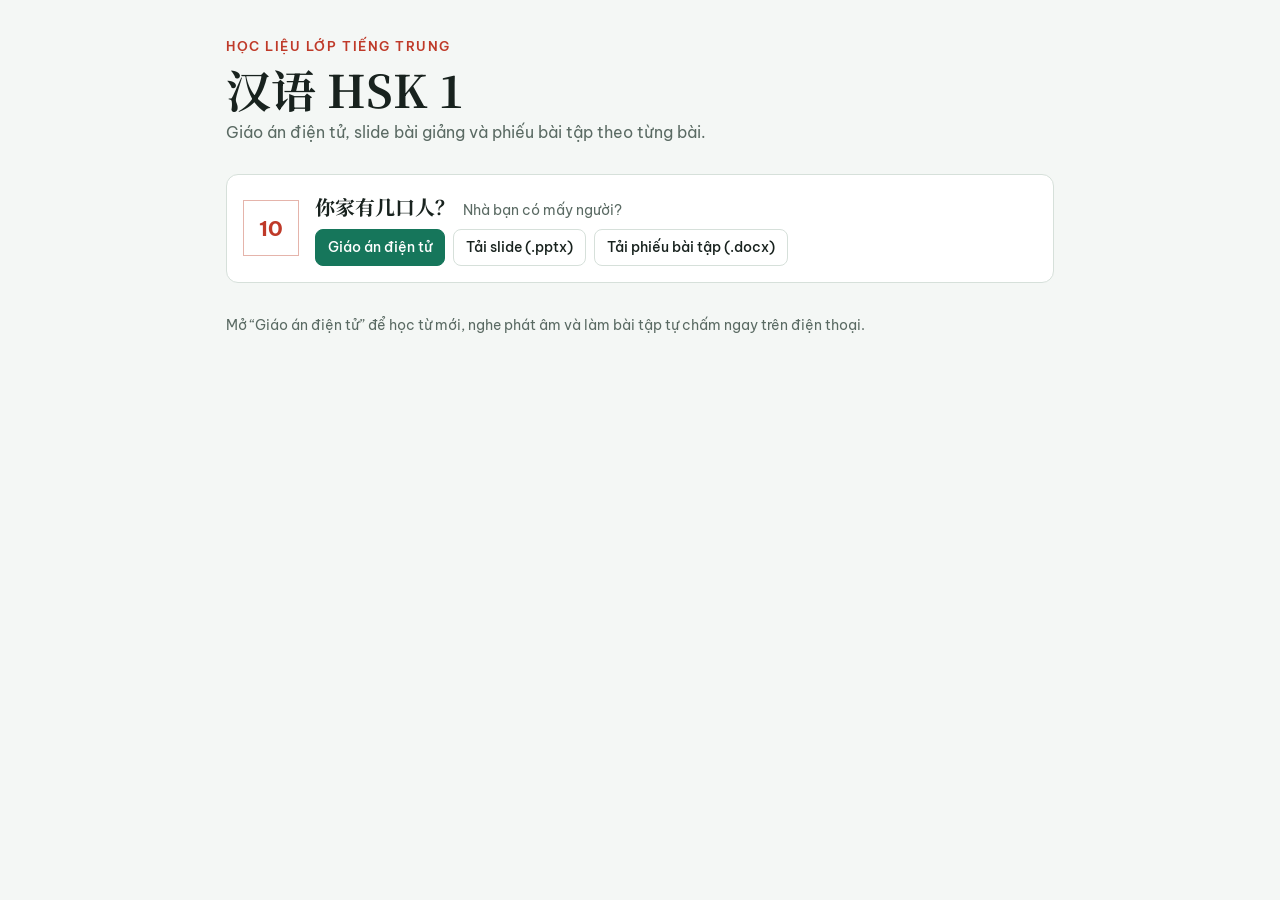
==== index.html @ 5a35441b "Thêm mục lục và giáo án điện tử Bài 10 Co-Authored-By: Claude Opus 5.5 <noreply@anthropic.com>" ====
<!doctype html>
<html lang="vi">
<head>
<meta charset="utf-8">
<meta name="viewport" content="width=device-width, initial-scale=1, viewport-fit=cover">
<title>Tiếng Trung HSK 1</title>
<link rel="preconnect" href="https://fonts.googleapis.com">
<link rel="preconnect" href="https://fonts.gstatic.com" crossorigin>
<link rel="stylesheet" href="https://fonts.googleapis.com/css2?family=Be+Vietnam+Pro:wght@400;500;600;700&family=Noto+Serif+SC:wght@500;700&display=swap">
<style>
/* Layout: a single-column lesson index; one row per lesson, its three resources side by side. */
:root{
  --paper:#f4f7f5; --surface:#ffffff; --ink:#18221e; --muted:#5a6a63; --line:#d6e0da;
  --jade:#16765b; --jade-soft:#e1f0ea; --seal:#bf3a29; --grid:#e5b4ab;
  --f-han:"Noto Serif SC","Songti SC","SimSun",serif;
  --f-body:"Be Vietnam Pro","Segoe UI",system-ui,sans-serif;
}
@media (prefers-color-scheme: dark){:root{
  --paper:#111714; --surface:#19211d; --ink:#e6eee9; --muted:#9bada4; --line:#2b3832;
  --jade:#52c49f; --jade-soft:#16302a; --seal:#ef7d6b; --grid:#62413b; color-scheme:dark}}
*{box-sizing:border-box}
body{margin:0;background:var(--paper);color:var(--ink);font-family:var(--f-body);font-size:16px;line-height:1.6}
.wrap{max-width:860px;margin:0 auto;padding-block:36px 48px;padding-left:max(16px,env(safe-area-inset-left,0px));padding-right:max(16px,env(safe-area-inset-right,0px))}
.eyebrow{font-size:.8rem;letter-spacing:.12em;text-transform:uppercase;color:var(--seal);font-weight:600}
h1{font-family:var(--f-han);font-size:clamp(2rem,6vw,2.8rem);margin:6px 0 4px;line-height:1.2}
.sub{color:var(--muted);margin:0 0 28px}
.lessons{list-style:none;margin:0;padding:0;display:grid;gap:12px}
.lesson{background:var(--surface);border:1px solid var(--line);border-radius:12px;padding:16px;display:grid;grid-template-columns:auto 1fr;gap:6px 16px;align-items:center}
.num{grid-row:span 2;width:56px;height:56px;display:grid;place-items:center;font-weight:700;font-size:1.3rem;color:var(--seal);border:1.5px solid var(--grid);font-variant-numeric:tabular-nums}
.name{font-family:var(--f-han);font-size:1.25rem;font-weight:700}
.name small{font-family:var(--f-body);font-weight:400;font-size:.9rem;color:var(--muted);margin-left:8px}
.links{display:flex;flex-wrap:wrap;gap:8px}
.links a{text-decoration:none;font-size:.9rem;font-weight:500;padding:6px 12px;border-radius:8px;border:1px solid var(--line);color:var(--ink)}
.links a.main{background:var(--jade);border-color:var(--jade);color:var(--surface)}
.links a:hover{border-color:var(--jade)}
.links a:focus-visible{outline:3px solid var(--jade);outline-offset:2px}
footer{margin-top:32px;color:var(--muted);font-size:.85rem}
@media (max-width:520px){.lesson{grid-template-columns:1fr}.num{grid-row:auto;width:44px;height:44px;font-size:1.1rem}}
</style>
</head>
<body>
<div class="wrap">
  <div class="eyebrow">Học liệu lớp tiếng Trung</div>
  <h1>汉语 HSK 1</h1>
  <p class="sub">Giáo án điện tử, slide bài giảng và phiếu bài tập theo từng bài.</p>
  <ul class="lessons" id="lessons"></ul>
  <footer>Mở “Giáo án điện tử” để học từ mới, nghe phát âm và làm bài tập tự chấm ngay trên điện thoại.</footer>
</div>
<script>
// Thêm bài mới: chép một dòng bên dưới, sửa số bài, tên bài và tên thư mục.
const LESSONS = [
  {n: 10, zh: '你家有几口人？', vi: 'Nhà bạn có mấy người?', dir: 'bai10'},
];
document.getElementById('lessons').innerHTML = LESSONS.map(l => `
  <li class="lesson">
    <span class="num">${l.n}</span>
    <div class="name">${l.zh}<small>${l.vi}</small></div>
    <div class="links">
      <a class="main" href="${l.dir}/">Giáo án điện tử</a>
      <a href="${l.dir}/${l.dir}-slide.pptx">Tải slide (.pptx)</a>
      <a href="${l.dir}/${l.dir}-bai-tap.docx">Tải phiếu bài tập (.docx)</a>
    </div>
  </li>`).join('');
</script>
</body>
</html>
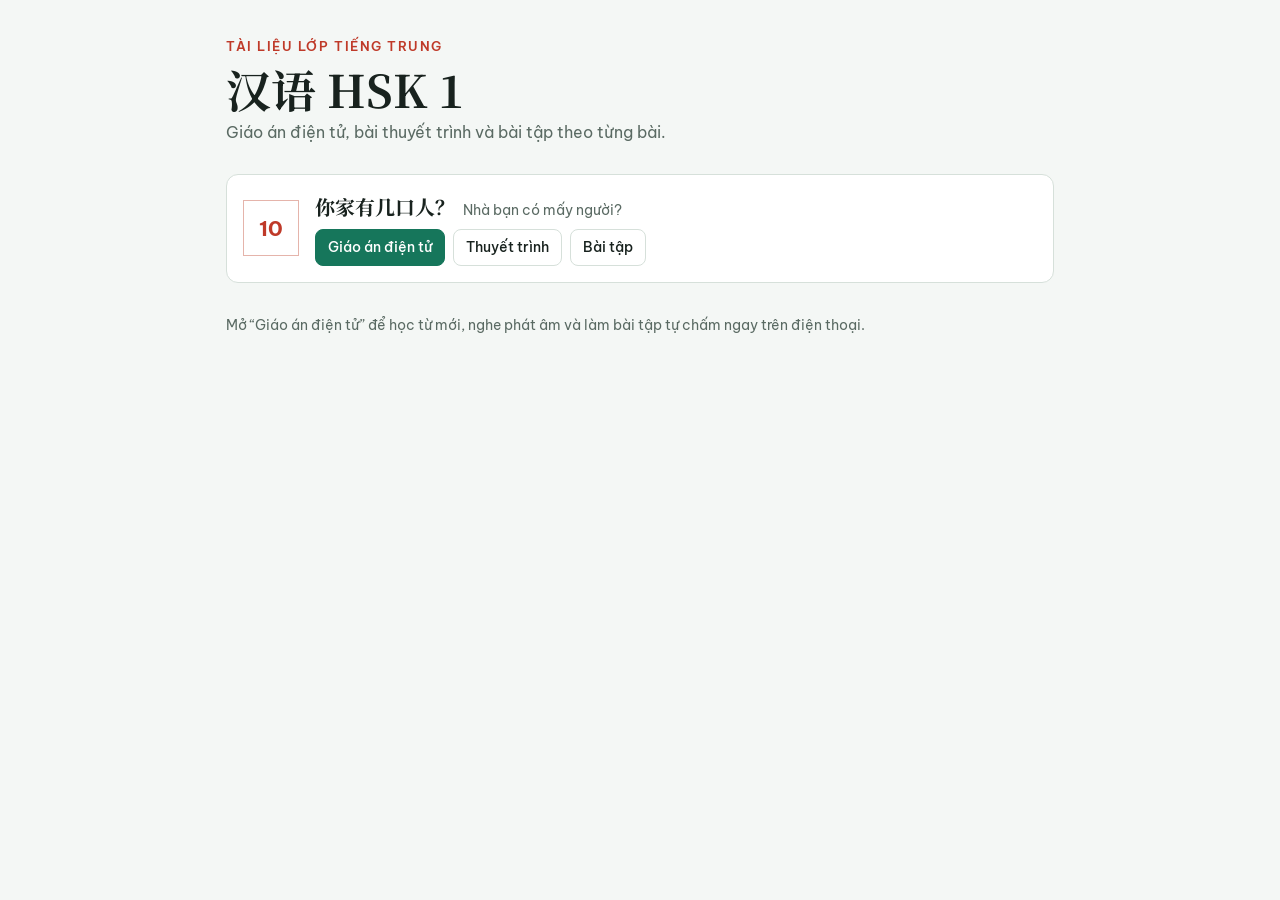
==== commit 78a8e967: "Đổi học liệu thành tài liệu, thay link tải bằng Thuyết trình và Bài tập Co-Authored-By: Claude Opus " ====
--- a/index.html
+++ b/index.html
@@ -40,9 +40,9 @@
 </head>
 <body>
 <div class="wrap">
-  <div class="eyebrow">Học liệu lớp tiếng Trung</div>
+  <div class="eyebrow">Tài liệu lớp tiếng Trung</div>
   <h1>汉语 HSK 1</h1>
-  <p class="sub">Giáo án điện tử, slide bài giảng và phiếu bài tập theo từng bài.</p>
+  <p class="sub">Giáo án điện tử, bài thuyết trình và bài tập theo từng bài.</p>
   <ul class="lessons" id="lessons"></ul>
   <footer>Mở “Giáo án điện tử” để học từ mới, nghe phát âm và làm bài tập tự chấm ngay trên điện thoại.</footer>
 </div>
@@ -51,14 +51,17 @@
 const LESSONS = [
   {n: 10, zh: '你家有几口人？', vi: 'Nhà bạn có mấy người?', dir: 'bai10'},
 ];
+// Slide .pptx được mở trình chiếu bằng Office Online, không phải tải về máy.
+const slideViewer = dir => 'https://view.officeapps.live.com/op/view.aspx?src=' +
+  encodeURIComponent(new URL(`${dir}/${dir}-slide.pptx`, location.href).href);
 document.getElementById('lessons').innerHTML = LESSONS.map(l => `
   <li class="lesson">
     <span class="num">${l.n}</span>
     <div class="name">${l.zh}<small>${l.vi}</small></div>
     <div class="links">
       <a class="main" href="${l.dir}/">Giáo án điện tử</a>
-      <a href="${l.dir}/${l.dir}-slide.pptx">Tải slide (.pptx)</a>
-      <a href="${l.dir}/${l.dir}-bai-tap.docx">Tải phiếu bài tập (.docx)</a>
+      <a href="${slideViewer(l.dir)}" target="_blank" rel="noopener">Thuyết trình</a>
+      <a href="${l.dir}/#bai-tap">Bài tập</a>
     </div>
   </li>`).join('');
 </script>
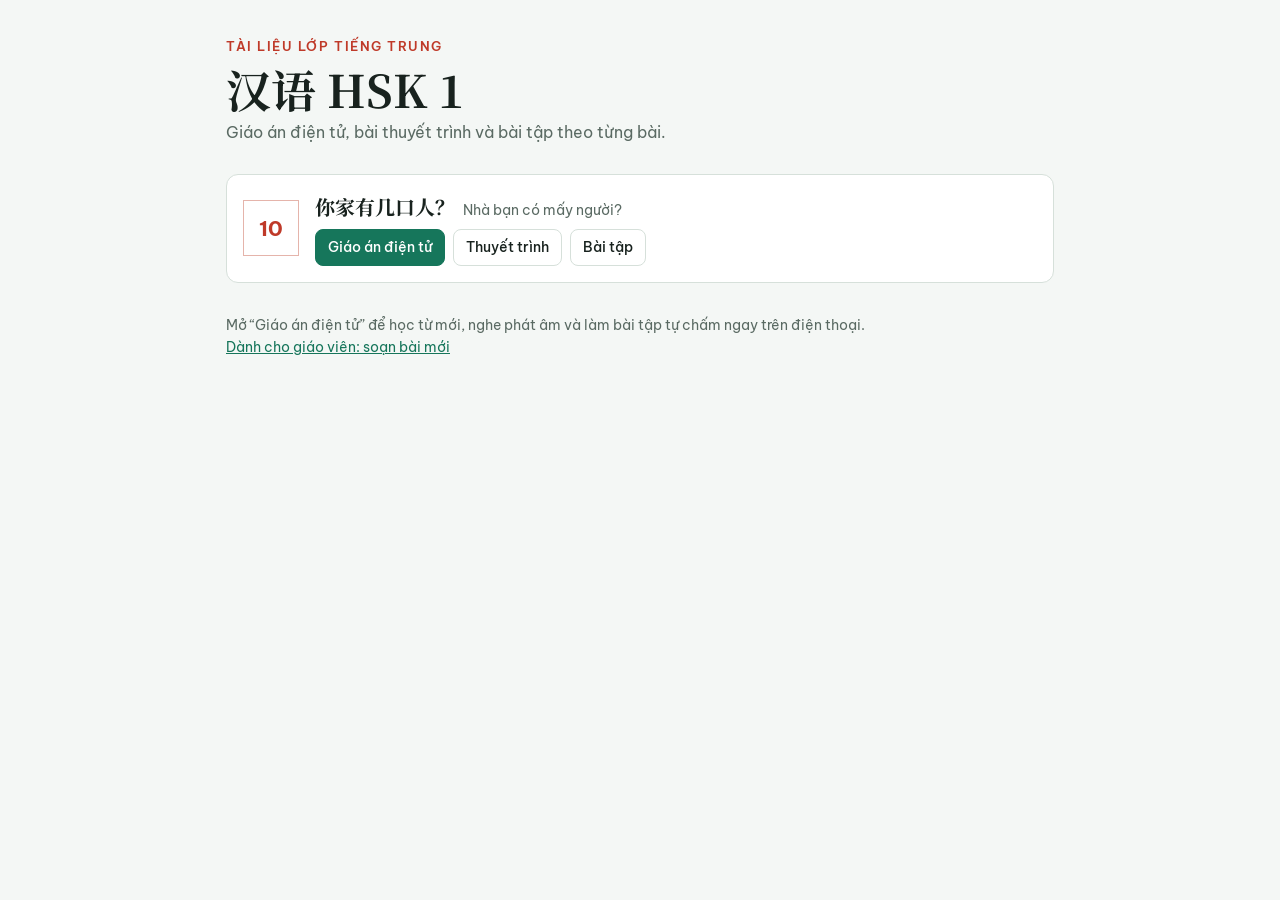
==== commit ad09fd48: "Thêm trang soạn bài cho giáo viên, 3 mẫu giao diện và nút xuất QR - soan-bai.html: nhập nội dung trê" ====
--- a/index.html
+++ b/index.html
@@ -35,6 +35,7 @@
 .links a:hover{border-color:var(--jade)}
 .links a:focus-visible{outline:3px solid var(--jade);outline-offset:2px}
 footer{margin-top:32px;color:var(--muted);font-size:.85rem}
+footer a{color:var(--jade)}
 @media (max-width:520px){.lesson{grid-template-columns:1fr}.num{grid-row:auto;width:44px;height:44px;font-size:1.1rem}}
 </style>
 </head>
@@ -44,24 +45,23 @@
   <h1>汉语 HSK 1</h1>
   <p class="sub">Giáo án điện tử, bài thuyết trình và bài tập theo từng bài.</p>
   <ul class="lessons" id="lessons"></ul>
-  <footer>Mở “Giáo án điện tử” để học từ mới, nghe phát âm và làm bài tập tự chấm ngay trên điện thoại.</footer>
+  <footer>Mở “Giáo án điện tử” để học từ mới, nghe phát âm và làm bài tập tự chấm ngay trên điện thoại.<br><a href="soan-bai.html">Dành cho giáo viên: soạn bài mới</a></footer>
 </div>
+<script src="danh-sach.js"></script>
 <script>
-// Thêm bài mới: chép một dòng bên dưới, sửa số bài, tên bài và tên thư mục.
-const LESSONS = [
-  {n: 10, zh: '你家有几口人？', vi: 'Nhà bạn có mấy người?', dir: 'bai10'},
-];
+// Danh sách bài nằm trong danh-sach.js, do trang soạn bài (soan-bai.html) cập nhật.
+const esc = s => String(s ?? '').replace(/[&<>"]/g, c => ({'&':'&amp;','<':'&lt;','>':'&gt;','"':'&quot;'}[c]));
 // Slide .pptx được mở trình chiếu bằng Office Online, không phải tải về máy.
-const slideViewer = dir => 'https://view.officeapps.live.com/op/view.aspx?src=' +
-  encodeURIComponent(new URL(`${dir}/${dir}-slide.pptx`, location.href).href);
-document.getElementById('lessons').innerHTML = LESSONS.map(l => `
+const slideViewer = l => 'https://view.officeapps.live.com/op/view.aspx?src=' +
+  encodeURIComponent(new URL(`${l.dir}/${l.slide}`, location.href).href);
+document.getElementById('lessons').innerHTML = [...(window.DANH_SACH || [])].sort((a, b) => a.so - b.so).map(l => `
   <li class="lesson">
-    <span class="num">${l.n}</span>
-    <div class="name">${l.zh}<small>${l.vi}</small></div>
+    <span class="num">${esc(l.so)}</span>
+    <div class="name">${esc(l.ten)}<small>${esc(l.nghia)}</small></div>
     <div class="links">
-      <a class="main" href="${l.dir}/">Giáo án điện tử</a>
-      <a href="${slideViewer(l.dir)}" target="_blank" rel="noopener">Thuyết trình</a>
-      <a href="${l.dir}/#bai-tap">Bài tập</a>
+      <a class="main" href="${esc(l.dir)}/">Giáo án điện tử</a>
+      ${l.slide ? `<a href="${esc(slideViewer(l))}" target="_blank" rel="noopener">Thuyết trình</a>` : ''}
+      <a href="${esc(l.dir)}/#bai-tap">Bài tập</a>
     </div>
   </li>`).join('');
 </script>
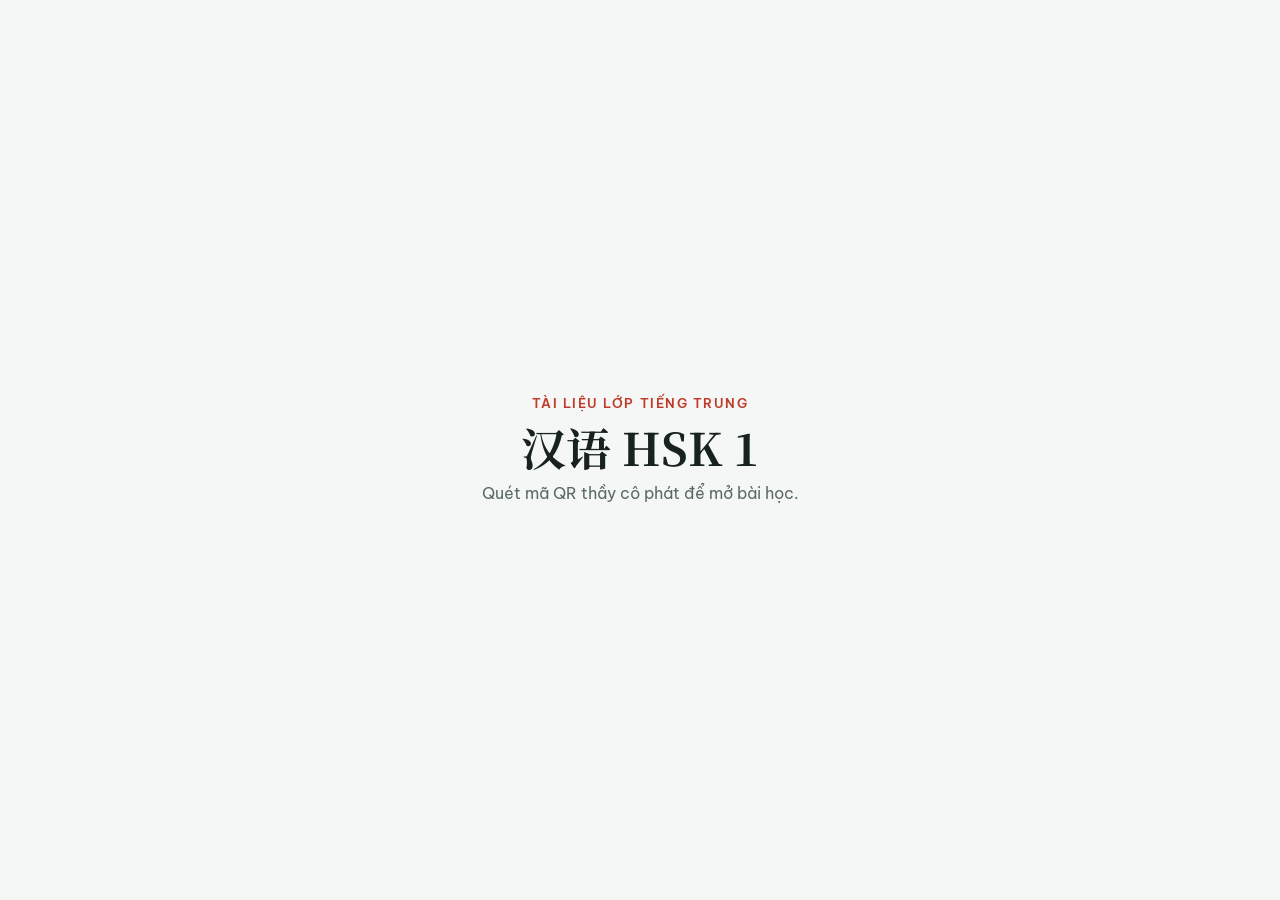
==== commit fd40e9c3: "Trang giáo viên có menu dọc, cần mã đăng bài để vào; học sinh chỉ mở bài qua QR - Menu dọc: Danh sác" ====
--- a/index.html
+++ b/index.html
@@ -3,67 +3,30 @@
 <head>
 <meta charset="utf-8">
 <meta name="viewport" content="width=device-width, initial-scale=1, viewport-fit=cover">
+<meta name="robots" content="noindex">
 <title>Tiếng Trung HSK 1</title>
 <link rel="preconnect" href="https://fonts.googleapis.com">
 <link rel="preconnect" href="https://fonts.gstatic.com" crossorigin>
 <link rel="stylesheet" href="https://fonts.googleapis.com/css2?family=Be+Vietnam+Pro:wght@400;500;600;700&family=Noto+Serif+SC:wght@500;700&display=swap">
 <style>
-/* Layout: a single-column lesson index; one row per lesson, its three resources side by side. */
+/* Không có danh sách bài: học sinh chỉ mở bài bằng mã QR giáo viên phát. */
 :root{
-  --paper:#f4f7f5; --surface:#ffffff; --ink:#18221e; --muted:#5a6a63; --line:#d6e0da;
-  --jade:#16765b; --jade-soft:#e1f0ea; --seal:#bf3a29; --grid:#e5b4ab;
+  --paper:#f4f7f5; --ink:#18221e; --muted:#5a6a63; --seal:#bf3a29;
   --f-han:"Noto Serif SC","Songti SC","SimSun",serif;
   --f-body:"Be Vietnam Pro","Segoe UI",system-ui,sans-serif;
 }
-@media (prefers-color-scheme: dark){:root{
-  --paper:#111714; --surface:#19211d; --ink:#e6eee9; --muted:#9bada4; --line:#2b3832;
-  --jade:#52c49f; --jade-soft:#16302a; --seal:#ef7d6b; --grid:#62413b; color-scheme:dark}}
-*{box-sizing:border-box}
-body{margin:0;background:var(--paper);color:var(--ink);font-family:var(--f-body);font-size:16px;line-height:1.6}
-.wrap{max-width:860px;margin:0 auto;padding-block:36px 48px;padding-left:max(16px,env(safe-area-inset-left,0px));padding-right:max(16px,env(safe-area-inset-right,0px))}
+@media (prefers-color-scheme: dark){:root{--paper:#111714; --ink:#e6eee9; --muted:#9bada4; --seal:#ef7d6b; color-scheme:dark}}
+body{margin:0;min-height:100vh;display:grid;place-items:center;background:var(--paper);color:var(--ink);font-family:var(--f-body);line-height:1.6;text-align:center;padding:24px 16px;box-sizing:border-box}
 .eyebrow{font-size:.8rem;letter-spacing:.12em;text-transform:uppercase;color:var(--seal);font-weight:600}
-h1{font-family:var(--f-han);font-size:clamp(2rem,6vw,2.8rem);margin:6px 0 4px;line-height:1.2}
-.sub{color:var(--muted);margin:0 0 28px}
-.lessons{list-style:none;margin:0;padding:0;display:grid;gap:12px}
-.lesson{background:var(--surface);border:1px solid var(--line);border-radius:12px;padding:16px;display:grid;grid-template-columns:auto 1fr;gap:6px 16px;align-items:center}
-.num{grid-row:span 2;width:56px;height:56px;display:grid;place-items:center;font-weight:700;font-size:1.3rem;color:var(--seal);border:1.5px solid var(--grid);font-variant-numeric:tabular-nums}
-.name{font-family:var(--f-han);font-size:1.25rem;font-weight:700}
-.name small{font-family:var(--f-body);font-weight:400;font-size:.9rem;color:var(--muted);margin-left:8px}
-.links{display:flex;flex-wrap:wrap;gap:8px}
-.links a{text-decoration:none;font-size:.9rem;font-weight:500;padding:6px 12px;border-radius:8px;border:1px solid var(--line);color:var(--ink)}
-.links a.main{background:var(--jade);border-color:var(--jade);color:var(--surface)}
-.links a:hover{border-color:var(--jade)}
-.links a:focus-visible{outline:3px solid var(--jade);outline-offset:2px}
-footer{margin-top:32px;color:var(--muted);font-size:.85rem}
-footer a{color:var(--jade)}
-@media (max-width:520px){.lesson{grid-template-columns:1fr}.num{grid-row:auto;width:44px;height:44px;font-size:1.1rem}}
+h1{font-family:var(--f-han);font-size:clamp(2rem,8vw,2.8rem);margin:6px 0 8px;line-height:1.2}
+p{color:var(--muted);margin:0;max-width:34ch}
 </style>
 </head>
 <body>
-<div class="wrap">
+<main>
   <div class="eyebrow">Tài liệu lớp tiếng Trung</div>
   <h1>汉语 HSK 1</h1>
-  <p class="sub">Giáo án điện tử, bài thuyết trình và bài tập theo từng bài.</p>
-  <ul class="lessons" id="lessons"></ul>
-  <footer>Mở “Giáo án điện tử” để học từ mới, nghe phát âm và làm bài tập tự chấm ngay trên điện thoại.<br><a href="soan-bai.html">Dành cho giáo viên: soạn bài mới</a></footer>
-</div>
-<script src="danh-sach.js"></script>
-<script>
-// Danh sách bài nằm trong danh-sach.js, do trang soạn bài (soan-bai.html) cập nhật.
-const esc = s => String(s ?? '').replace(/[&<>"]/g, c => ({'&':'&amp;','<':'&lt;','>':'&gt;','"':'&quot;'}[c]));
-// Slide .pptx được mở trình chiếu bằng Office Online, không phải tải về máy.
-const slideViewer = l => 'https://view.officeapps.live.com/op/view.aspx?src=' +
-  encodeURIComponent(new URL(`${l.dir}/${l.slide}`, location.href).href);
-document.getElementById('lessons').innerHTML = [...(window.DANH_SACH || [])].sort((a, b) => a.so - b.so).map(l => `
-  <li class="lesson">
-    <span class="num">${esc(l.so)}</span>
-    <div class="name">${esc(l.ten)}<small>${esc(l.nghia)}</small></div>
-    <div class="links">
-      <a class="main" href="${esc(l.dir)}/">Giáo án điện tử</a>
-      ${l.slide ? `<a href="${esc(slideViewer(l))}" target="_blank" rel="noopener">Thuyết trình</a>` : ''}
-      <a href="${esc(l.dir)}/#bai-tap">Bài tập</a>
-    </div>
-  </li>`).join('');
-</script>
+  <p>Quét mã QR thầy cô phát để mở bài học.</p>
+</main>
 </body>
 </html>
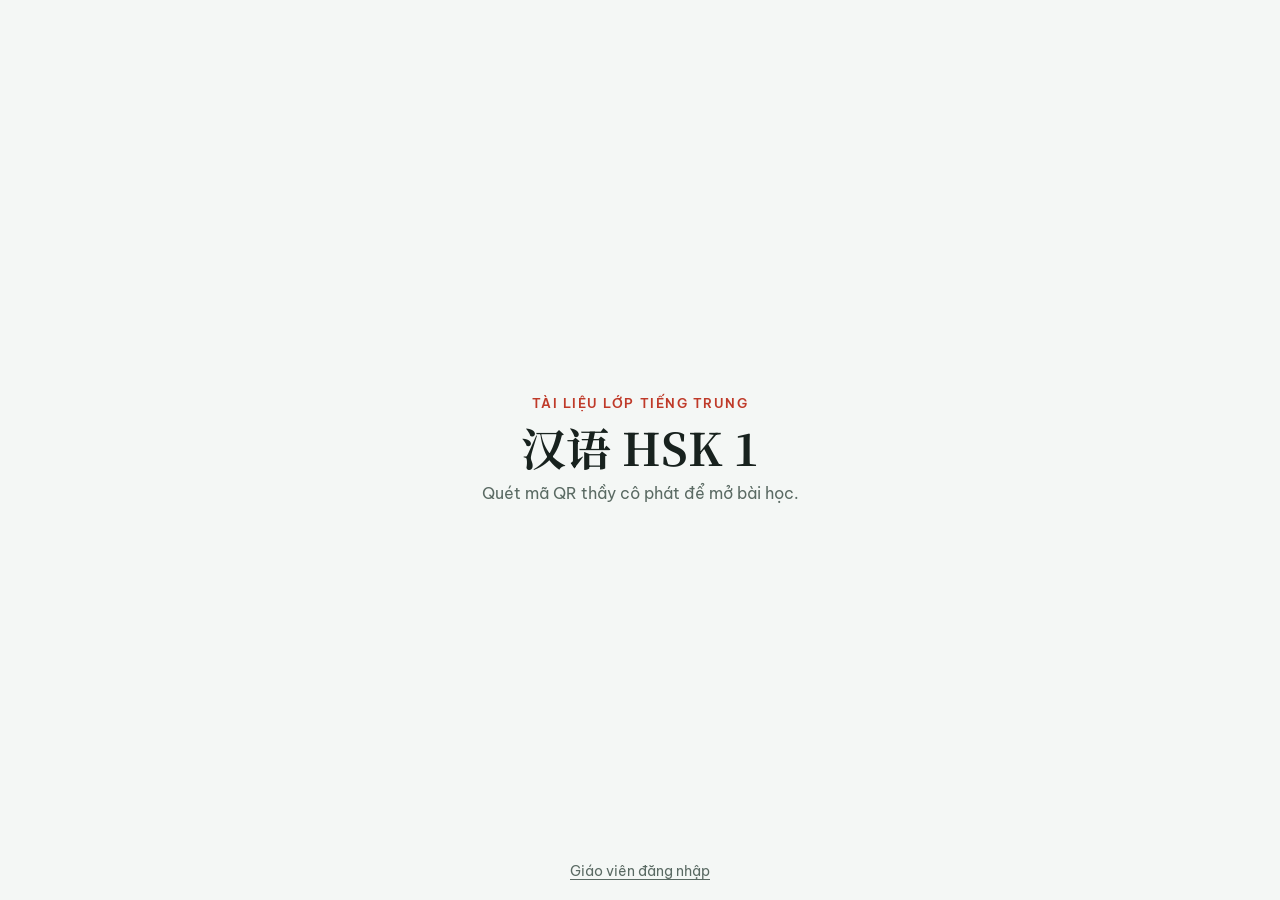
==== commit 921149b9: "Trang chủ có link Giáo viên đăng nhập dẫn tới trang soạn bài Co-Authored-By: Claude Opus 5.5 <norepl" ====
--- a/index.html
+++ b/index.html
@@ -20,6 +20,9 @@
 .eyebrow{font-size:.8rem;letter-spacing:.12em;text-transform:uppercase;color:var(--seal);font-weight:600}
 h1{font-family:var(--f-han);font-size:clamp(2rem,8vw,2.8rem);margin:6px 0 8px;line-height:1.2}
 p{color:var(--muted);margin:0;max-width:34ch}
+.gv{position:fixed;left:0;right:0;bottom:calc(16px + env(safe-area-inset-bottom,0px));text-align:center}
+.gv a{color:var(--muted);font-size:.85rem;text-decoration:underline;text-underline-offset:3px}
+.gv a:focus-visible{outline:3px solid var(--seal);outline-offset:2px}
 </style>
 </head>
 <body>
@@ -28,5 +31,6 @@
   <h1>汉语 HSK 1</h1>
   <p>Quét mã QR thầy cô phát để mở bài học.</p>
 </main>
+<div class="gv"><a href="soan-bai.html">Giáo viên đăng nhập</a></div>
 </body>
 </html>
